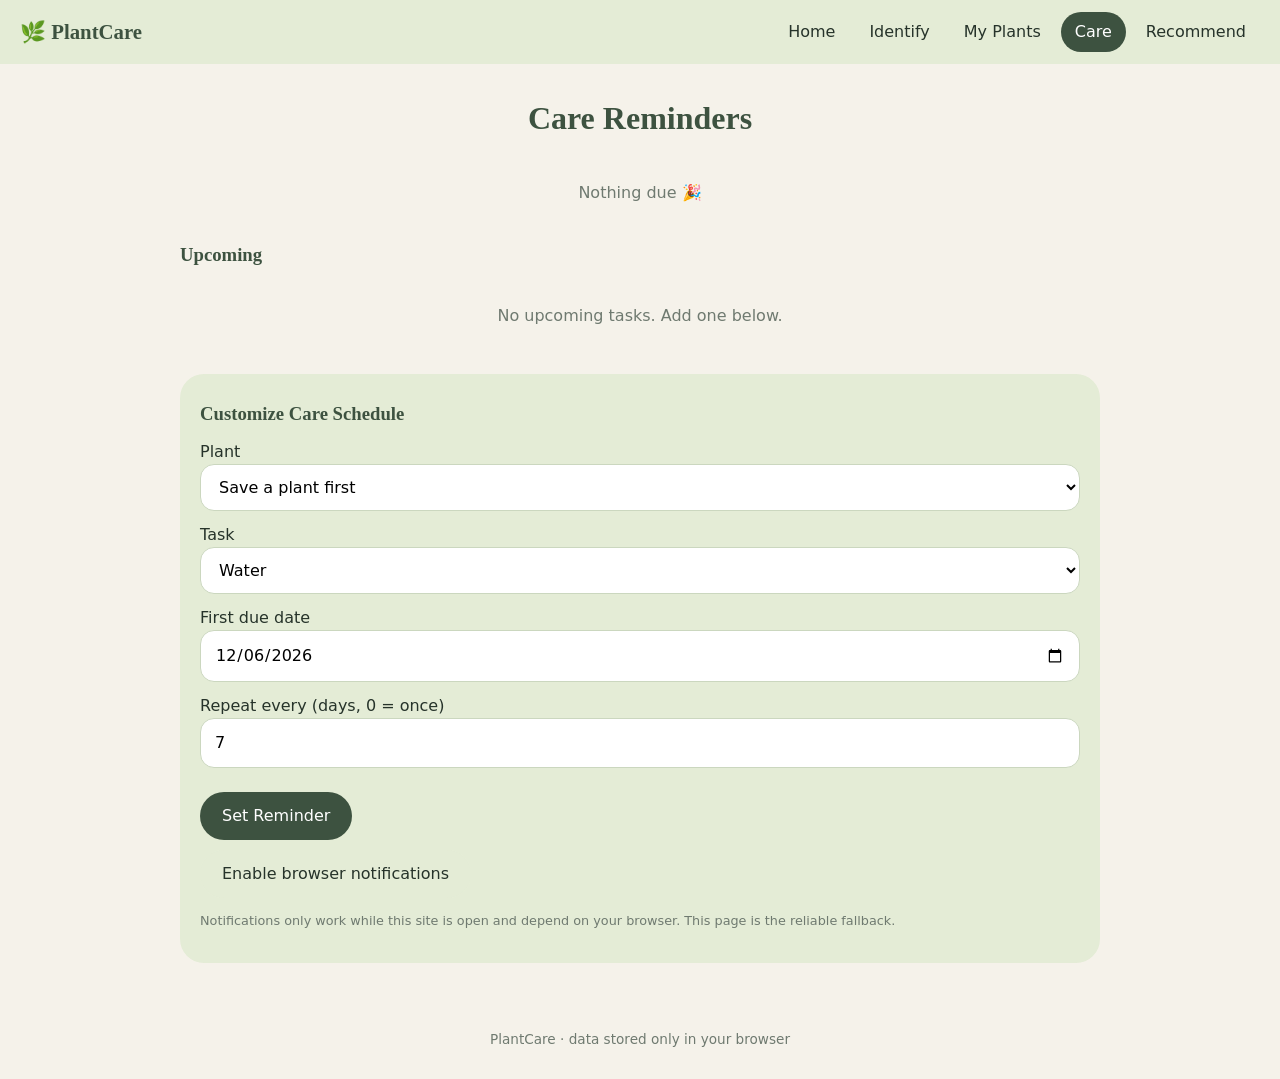
==== care-reminders.html @ 7bc5dca6 "Add PlantCare project code" ====
<!DOCTYPE html><html lang="en"><head><meta charset="UTF-8"><meta name="viewport" content="width=device-width,initial-scale=1"><title>Care Reminders · PlantCare</title><link rel="stylesheet" href="css/style.css"></head><body data-page="care"><main>
<h1 style="text-align:center">Care Reminders</h1><div id="over"></div><h3>Upcoming</h3><div id="up"></div>
<div class="panel"><h3>Customize Care Schedule</h3><form id="form" novalidate><label for="plant">Plant</label><select id="plant"></select><label for="type">Task</label><select id="type"><option>Water</option><option>Fertilize</option><option>Prune</option><option>Repot</option></select><label for="due">First due date</label><input id="due" type="date"><label for="every">Repeat every (days, 0 = once)</label><input id="every" type="number" min="0" value="7"><div class="err" id="err"></div><button class="btn" style="margin-top:10px">Set Reminder</button></form>
<button class="btn soft" id="notif" style="margin-top:10px">Enable browser notifications</button><p style="font-size:.8rem;color:var(--muted)">Notifications only work while this site is open and depend on your browser. This page is the reliable fallback.</p></div>
</main><script src="js/plants-data.js"></script><script src="js/app.js"></script><script src="js/pages.js"></script></body></html>
---- css/style.css ----
/* PlantCare design system – colours taken from the prototype */
:root{--bg:#f5f2ea;--card:#e4ecd6;--dark:#3d5240;--mid:#7a9e7e;--yellow:#f5e08a;--text:#26332a;--muted:#6f7a70;--red:#c0504d}
*{box-sizing:border-box}
body{margin:0;background:var(--bg);color:var(--text);font-family:"DM Sans",system-ui,sans-serif;line-height:1.5}
h1,h2,h3{font-family:Georgia,"Fraunces",serif;color:var(--dark);margin:.3em 0}
a{color:inherit;text-decoration:none}
header{display:flex;align-items:center;justify-content:space-between;padding:12px 20px;background:var(--card);position:sticky;top:0;z-index:5;flex-wrap:wrap;gap:8px}
.logo{font-family:Georgia,serif;font-weight:700;color:var(--dark);font-size:1.3rem}
nav{display:flex;gap:6px;flex-wrap:wrap}
nav a{padding:8px 14px;border-radius:99px;font-weight:500}
nav a:hover{background:#fff}
nav a.active{background:var(--dark);color:#fff}
main{max-width:960px;margin:0 auto;padding:20px}
footer{text-align:center;color:var(--muted);padding:30px 20px;font-size:.85rem}
.btn{display:inline-block;border:0;border-radius:99px;padding:12px 22px;background:var(--dark);color:#fff;font:inherit;font-weight:500;cursor:pointer;transition:.2s}
.btn:hover{opacity:.88;transform:translateY(-1px)}
.btn.soft{background:var(--card);color:var(--text)}
.btn.yellow{background:var(--yellow);color:var(--text)}
.btn.danger{background:var(--red)}
.btn.wide{display:block;width:100%;text-align:center;margin:10px 0;padding:16px;font-size:1.05rem}
.btn:focus-visible,input:focus-visible,select:focus-visible{outline:3px solid var(--mid);outline-offset:2px}
.hero{display:grid;grid-template-columns:1fr 1fr;gap:20px;background:var(--card);border-radius:28px;padding:28px;align-items:center}
.hero h1{font-size:2.6rem;line-height:1.1}
.hero .art{font-size:7rem;text-align:center;background:linear-gradient(135deg,#efe6d2,#cfe0c0);border-radius:22px;padding:24px}
.chips{display:grid;grid-template-columns:repeat(4,1fr);gap:12px;margin:20px 0}
.chip{background:#fff;border-radius:20px;padding:16px 6px;text-align:center;cursor:pointer;border:2px solid transparent;font:inherit}
.chip.on,.chip:hover{border-color:var(--mid)}
.chip span{display:block;font-size:1.8rem}
.grid{display:grid;grid-template-columns:repeat(auto-fill,minmax(210px,1fr));gap:16px}
.card{background:#fff;border-radius:22px;padding:16px;box-shadow:0 2px 10px rgba(0,0,0,.06);transition:.2s}
.card:hover{transform:translateY(-3px)}
.card .ph{font-size:3.4rem;text-align:center;background:var(--card);border-radius:16px;padding:12px;margin-bottom:8px}
.tag{display:inline-block;background:var(--card);border-radius:99px;padding:2px 10px;font-size:.78rem;margin:2px 2px 2px 0}
.pill-row{display:flex;gap:10px;flex-wrap:wrap}
.row{background:var(--card);border-radius:20px;padding:14px 18px;display:flex;justify-content:space-between;align-items:center;gap:10px;margin:8px 0;flex-wrap:wrap}
.row.white{background:#fff}.over{color:var(--red);font-size:.85rem}
label{display:block;font-weight:500;margin-top:12px}
input,select{width:100%;padding:12px 14px;border:1px solid #cbd7bf;border-radius:14px;background:#fff;font:inherit}
.err{color:var(--red);font-size:.85rem;min-height:1em}
.panel{background:var(--card);border-radius:24px;padding:20px;margin:16px 0}
.drop{border:2px dashed var(--mid);border-radius:22px;padding:40px;text-align:center;background:#fff;cursor:pointer}
.drop.over{background:var(--card)}
.drop img{max-width:260px;max-height:260px;border-radius:16px}
.score{font-size:1.6rem;font-weight:700;color:var(--dark)}
#toast{position:fixed;bottom:20px;left:50%;transform:translateX(-50%);background:var(--dark);color:#fff;padding:12px 22px;border-radius:99px;opacity:0;transition:.3s;pointer-events:none;z-index:9}
#toast.show{opacity:1}
.empty{text-align:center;color:var(--muted);padding:30px}
@media(max-width:700px){.hero{grid-template-columns:1fr}.hero h1{font-size:2rem}.chips{grid-template-columns:repeat(2,1fr)}}
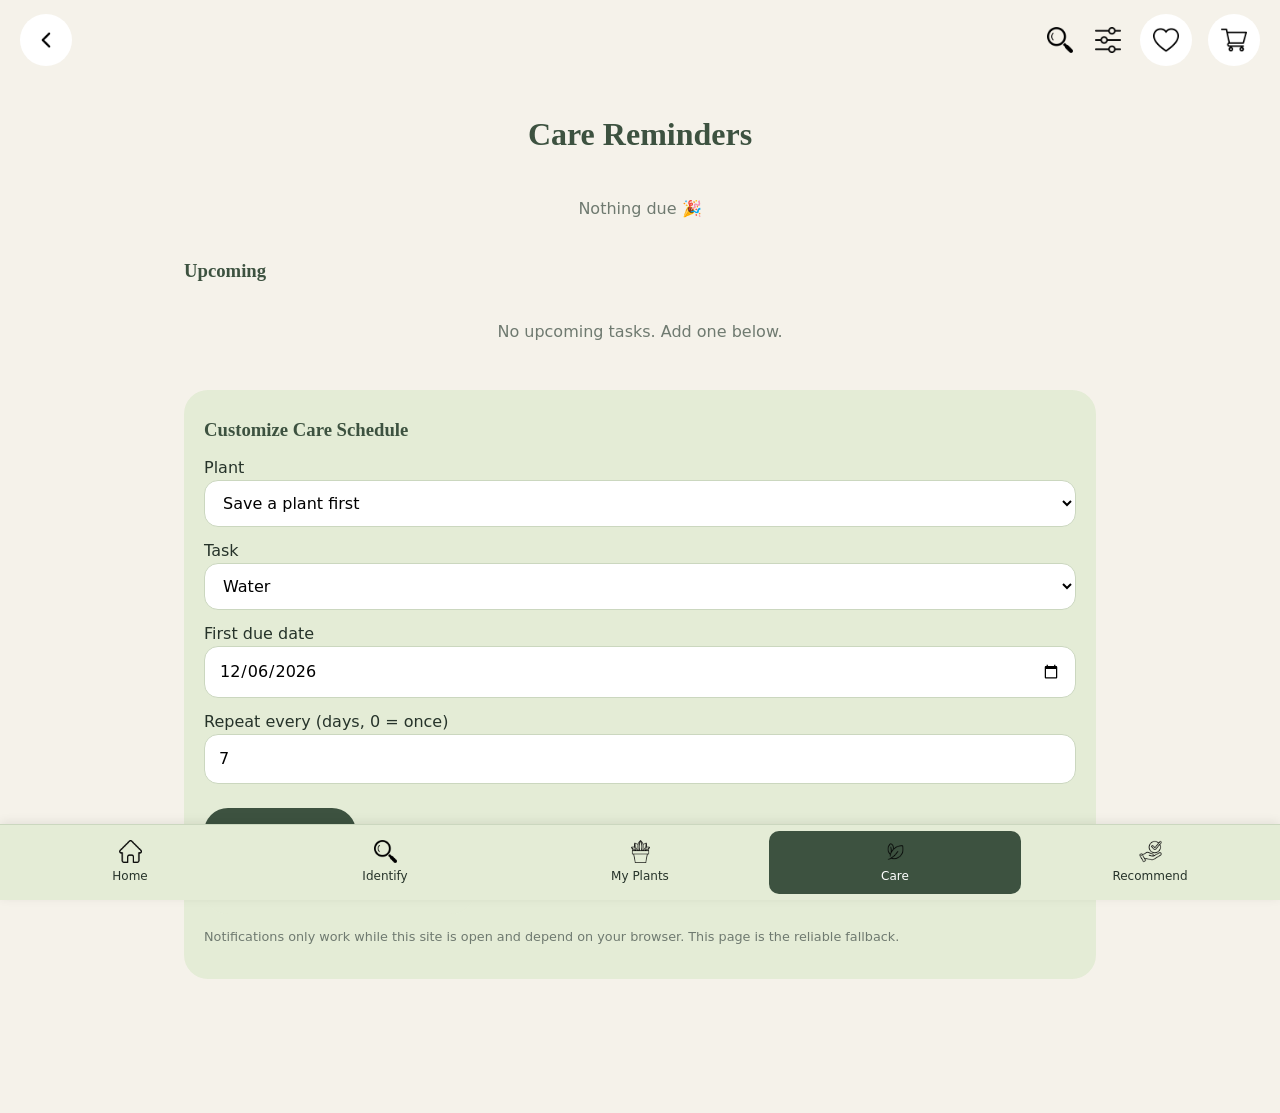
==== commit 4fbd282a: "Update care-reminders.html" ====
--- a/care-reminders.html
+++ b/care-reminders.html
@@ -1,5 +1,78 @@
-<!DOCTYPE html><html lang="en"><head><meta charset="UTF-8"><meta name="viewport" content="width=device-width,initial-scale=1"><title>Care Reminders · PlantCare</title><link rel="stylesheet" href="css/style.css"></head><body data-page="care"><main>
-<h1 style="text-align:center">Care Reminders</h1><div id="over"></div><h3>Upcoming</h3><div id="up"></div>
-<div class="panel"><h3>Customize Care Schedule</h3><form id="form" novalidate><label for="plant">Plant</label><select id="plant"></select><label for="type">Task</label><select id="type"><option>Water</option><option>Fertilize</option><option>Prune</option><option>Repot</option></select><label for="due">First due date</label><input id="due" type="date"><label for="every">Repeat every (days, 0 = once)</label><input id="every" type="number" min="0" value="7"><div class="err" id="err"></div><button class="btn" style="margin-top:10px">Set Reminder</button></form>
-<button class="btn soft" id="notif" style="margin-top:10px">Enable browser notifications</button><p style="font-size:.8rem;color:var(--muted)">Notifications only work while this site is open and depend on your browser. This page is the reliable fallback.</p></div>
-</main><script src="js/plants-data.js"></script><script src="js/app.js"></script><script src="js/pages.js"></script></body></html>
+
+<!DOCTYPE html>
+<html lang="en">
+<head>
+    <meta charset="UTF-8">
+    <meta name="viewport" content="width=device-width, initial-scale=1.0">
+
+    <title>Care Reminders | PlantCare</title>
+
+    <link rel="stylesheet" href="css/style.css">
+</head>
+
+<body data-page="care">
+    <main>
+        <h1 style="text-align: center;">Care Reminders</h1>
+
+        <div id="over"></div>
+
+        <h3>Upcoming</h3>
+        <div id="up"></div>
+
+        <div class="panel">
+            <h3>Customize Care Schedule</h3>
+
+            <form id="form" novalidate>
+                <label for="plant">Plant</label>
+                <select id="plant"></select>
+
+                <label for="type">Task</label>
+                <select id="type">
+                    <option>Water</option>
+                    <option>Fertilize</option>
+                    <option>Prune</option>
+                    <option>Repot</option>
+                </select>
+
+                <label for="due">First due date</label>
+                <input type="date" id="due">
+
+                <label for="every">
+                    Repeat every (days, 0 = once)
+                </label>
+                <input
+                    type="number"
+                    id="every"
+                    min="0"
+                    value="7"
+                >
+
+                <div class="err" id="err"></div>
+
+                <button class="btn" style="margin-top: 10px;">
+                    Set Reminder
+                </button>
+            </form>
+
+            <button
+                class="btn soft"
+                id="notif"
+                style="margin-top: 10px;"
+            >
+                Enable browser notifications
+            </button>
+
+            <p style="font-size: 0.8rem; color: var(--muted);">
+                Notifications only work while this site is open
+                and depend on your browser. This page is the
+                reliable fallback.
+            </p>
+        </div>
+    </main>
+
+    <script src="js/plants-data.js"></script>
+    <script src="js/auth.js"></script><script>Auth.require()</script>
+    <script src="js/app.js"></script>
+    <script src="js/pages.js"></script>
+</body>
+</html>
--- a/css/style.css
+++ b/css/style.css
@@ -1,48 +1,661 @@
-/* PlantCare design system – colours taken from the prototype */
-:root{--bg:#f5f2ea;--card:#e4ecd6;--dark:#3d5240;--mid:#7a9e7e;--yellow:#f5e08a;--text:#26332a;--muted:#6f7a70;--red:#c0504d}
-*{box-sizing:border-box}
-body{margin:0;background:var(--bg);color:var(--text);font-family:"DM Sans",system-ui,sans-serif;line-height:1.5}
-h1,h2,h3{font-family:Georgia,"Fraunces",serif;color:var(--dark);margin:.3em 0}
-a{color:inherit;text-decoration:none}
-header{display:flex;align-items:center;justify-content:space-between;padding:12px 20px;background:var(--card);position:sticky;top:0;z-index:5;flex-wrap:wrap;gap:8px}
-.logo{font-family:Georgia,serif;font-weight:700;color:var(--dark);font-size:1.3rem}
-nav{display:flex;gap:6px;flex-wrap:wrap}
-nav a{padding:8px 14px;border-radius:99px;font-weight:500}
-nav a:hover{background:#fff}
-nav a.active{background:var(--dark);color:#fff}
-main{max-width:960px;margin:0 auto;padding:20px}
-footer{text-align:center;color:var(--muted);padding:30px 20px;font-size:.85rem}
-.btn{display:inline-block;border:0;border-radius:99px;padding:12px 22px;background:var(--dark);color:#fff;font:inherit;font-weight:500;cursor:pointer;transition:.2s}
-.btn:hover{opacity:.88;transform:translateY(-1px)}
-.btn.soft{background:var(--card);color:var(--text)}
-.btn.yellow{background:var(--yellow);color:var(--text)}
-.btn.danger{background:var(--red)}
-.btn.wide{display:block;width:100%;text-align:center;margin:10px 0;padding:16px;font-size:1.05rem}
-.btn:focus-visible,input:focus-visible,select:focus-visible{outline:3px solid var(--mid);outline-offset:2px}
-.hero{display:grid;grid-template-columns:1fr 1fr;gap:20px;background:var(--card);border-radius:28px;padding:28px;align-items:center}
-.hero h1{font-size:2.6rem;line-height:1.1}
-.hero .art{font-size:7rem;text-align:center;background:linear-gradient(135deg,#efe6d2,#cfe0c0);border-radius:22px;padding:24px}
-.chips{display:grid;grid-template-columns:repeat(4,1fr);gap:12px;margin:20px 0}
-.chip{background:#fff;border-radius:20px;padding:16px 6px;text-align:center;cursor:pointer;border:2px solid transparent;font:inherit}
-.chip.on,.chip:hover{border-color:var(--mid)}
-.chip span{display:block;font-size:1.8rem}
-.grid{display:grid;grid-template-columns:repeat(auto-fill,minmax(210px,1fr));gap:16px}
-.card{background:#fff;border-radius:22px;padding:16px;box-shadow:0 2px 10px rgba(0,0,0,.06);transition:.2s}
-.card:hover{transform:translateY(-3px)}
-.card .ph{font-size:3.4rem;text-align:center;background:var(--card);border-radius:16px;padding:12px;margin-bottom:8px}
-.tag{display:inline-block;background:var(--card);border-radius:99px;padding:2px 10px;font-size:.78rem;margin:2px 2px 2px 0}
-.pill-row{display:flex;gap:10px;flex-wrap:wrap}
-.row{background:var(--card);border-radius:20px;padding:14px 18px;display:flex;justify-content:space-between;align-items:center;gap:10px;margin:8px 0;flex-wrap:wrap}
-.row.white{background:#fff}.over{color:var(--red);font-size:.85rem}
-label{display:block;font-weight:500;margin-top:12px}
-input,select{width:100%;padding:12px 14px;border:1px solid #cbd7bf;border-radius:14px;background:#fff;font:inherit}
-.err{color:var(--red);font-size:.85rem;min-height:1em}
-.panel{background:var(--card);border-radius:24px;padding:20px;margin:16px 0}
-.drop{border:2px dashed var(--mid);border-radius:22px;padding:40px;text-align:center;background:#fff;cursor:pointer}
-.drop.over{background:var(--card)}
-.drop img{max-width:260px;max-height:260px;border-radius:16px}
-.score{font-size:1.6rem;font-weight:700;color:var(--dark)}
-#toast{position:fixed;bottom:20px;left:50%;transform:translateX(-50%);background:var(--dark);color:#fff;padding:12px 22px;border-radius:99px;opacity:0;transition:.3s;pointer-events:none;z-index:9}
-#toast.show{opacity:1}
-.empty{text-align:center;color:var(--muted);padding:30px}
-@media(max-width:700px){.hero{grid-template-columns:1fr}.hero h1{font-size:2rem}.chips{grid-template-columns:repeat(2,1fr)}}
+
+:root {
+    --bg: #f5f2ea;
+    --card: #e4ecd6;
+    --dark: #3d5240;
+    --mid: #7a9e7e;
+    --yellow: #f5e08a;
+    --text: #26332a;
+    --muted: #6f7a70;
+    --red: #c0504d;
+}
+
+/* Reset */
+*,
+*::before,
+*::after {
+    box-sizing: border-box;
+}
+
+html {
+    min-height: 100%;
+    width: 100%;
+    overflow-x: clip;
+}
+
+body {
+    min-height: 100vh;
+    width: 100%;
+    margin: 0;
+    padding-bottom: 90px;
+    display: flex;
+    flex-direction: column;
+    overflow-x: clip;
+    background: var(--bg);
+    color: var(--text);
+    font-family: "DM Sans", system-ui, sans-serif;
+    line-height: 1.5;
+}
+
+h1,
+h2,
+h3 {
+    margin: 0.3em 0;
+    color: var(--dark);
+    font-family: Georgia, "Fraunces", serif;
+}
+
+a {
+    color: inherit;
+    text-decoration: none;
+}
+
+/* Header */
+.app-header {
+    position: relative;
+    z-index: 10;
+    flex-shrink: 0;
+    width: 100%;
+    min-height: 80px;
+    padding: 12px 24px;
+    display: flex;
+    align-items: center;
+    justify-content: space-between;
+    gap: 12px;
+    background: var(--bg);
+}
+
+.header-actions {
+    display: flex;
+    align-items: center;
+    justify-content: flex-end;
+    gap: 14px;
+}
+
+.app-header button,
+.app-header a {
+    flex-shrink: 0;
+    box-sizing: border-box;
+    cursor: pointer;
+}
+
+.app-header .back-btn,
+.app-header .round-icon-btn {
+    width: 52px;
+    height: 52px;
+    padding: 0;
+    display: flex;
+    align-items: center;
+    justify-content: center;
+    border: 0;
+    border-radius: 50%;
+    background: #fff;
+}
+
+.app-header .icon-btn {
+    width: 32px;
+    height: 42px;
+    padding: 0;
+    display: flex;
+    align-items: center;
+    justify-content: center;
+    border: 0;
+    background: transparent;
+}
+
+.app-header img {
+    display: block;
+    width: 26px !important;
+    height: 26px !important;
+    max-width: 26px !important;
+    max-height: 26px !important;
+    object-fit: contain;
+}
+
+/* Bottom navigation icons */
+.nav-icon {
+    display: block;
+    width: 23px;
+    height: 23px;
+    margin: 0;
+    object-fit: contain;
+}
+
+.logo {
+    color: var(--dark);
+    font-family: Georgia, serif;
+    font-size: 1.3rem;
+    font-weight: 700;
+}
+
+.logo-icon {
+    width: 28px;
+    height: 28px;
+    object-fit: contain;
+    vertical-align: middle;
+}
+
+/* Main content */
+main {
+    flex: 1 0 auto;
+    width: 100%;
+    max-width: 960px;
+    margin: 0 auto;
+    padding: 20px 24px 28px;
+}
+
+/* General navigation */
+nav:not(.bottom-nav) {
+    display: flex;
+    flex-wrap: wrap;
+    gap: 6px;
+}
+
+nav:not(.bottom-nav) a {
+    padding: 8px 14px;
+    border-radius: 99px;
+    font-weight: 500;
+}
+
+nav:not(.bottom-nav) a:hover {
+    background: #fff;
+}
+
+nav:not(.bottom-nav) a.active {
+    background: var(--dark);
+    color: #fff;
+}
+
+/* Footer */
+footer,
+.site-footer {
+    margin-top: auto;
+    padding: 20px 10px;
+    color: var(--muted);
+    font-size: 0.8rem;
+    text-align: center;
+}
+
+/* Buttons */
+.btn {
+    display: inline-block;
+    padding: 12px 22px;
+    border: 0;
+    border-radius: 99px;
+    background: var(--dark);
+    color: #fff;
+    font: inherit;
+    font-weight: 500;
+    cursor: pointer;
+    transition: opacity 0.2s, transform 0.2s;
+}
+
+.btn:hover {
+    opacity: 0.88;
+    transform: translateY(-1px);
+}
+
+.btn.soft {
+    background: var(--card);
+    color: var(--text);
+}
+
+.btn.yellow {
+    background: var(--yellow);
+    color: var(--text);
+}
+
+.btn.danger {
+    background: var(--red);
+}
+
+.btn.wide {
+    display: block;
+    width: 100%;
+    margin: 10px 0;
+    padding: 16px;
+    text-align: center;
+    font-size: 1.05rem;
+}
+
+.btn:focus-visible,
+input:focus-visible,
+select:focus-visible,
+button:focus-visible,
+a:focus-visible {
+    outline: 3px solid var(--mid);
+    outline-offset: 2px;
+}
+
+/* Hero */
+.hero {
+    display: grid;
+    grid-template-columns: minmax(0, 1fr) minmax(0, 1fr);
+    align-items: center;
+    gap: 20px;
+    width: 100%;
+    min-width: 0;
+    padding: 28px;
+    border-radius: 28px;
+    background: var(--card);
+}
+
+.hero h1 {
+    font-size: clamp(2rem, 5vw, 2.6rem);
+    line-height: 1.1;
+    overflow-wrap: break-word;
+}
+
+.hero .art {
+    display: flex;
+    align-items: center;
+    justify-content: center;
+    min-width: 0;
+    min-height: 220px;
+    padding: 24px;
+    border-radius: 22px;
+    background: linear-gradient(135deg, #efe6d2, #cfe0c0);
+    font-size: 7rem;
+    text-align: center;
+}
+
+/* Quick filters */
+.chips {
+    display: grid;
+    grid-template-columns: repeat(4, minmax(0, 1fr));
+    gap: 12px;
+    margin: 20px 0;
+}
+
+.chip {
+    padding: 16px 6px;
+    border: 2px solid transparent;
+    border-radius: 20px;
+    background: #fff;
+    font: inherit;
+    text-align: center;
+    cursor: pointer;
+}
+
+.chip.on,
+.chip:hover {
+    border-color: var(--mid);
+}
+
+.chip span {
+    display: block;
+    font-size: 1.8rem;
+}
+
+/* Plant grid and cards */
+.grid {
+    display: grid;
+    grid-template-columns: repeat(auto-fill, minmax(210px, 1fr));
+    gap: 16px;
+}
+
+.card {
+    padding: 16px;
+    border-radius: 22px;
+    background: #fff;
+    box-shadow: 0 2px 10px rgba(0, 0, 0, 0.06);
+    transition: transform 0.2s;
+}
+
+.card:hover {
+    transform: translateY(-3px);
+}
+
+.card .ph {
+    margin-bottom: 8px;
+    padding: 12px;
+    border-radius: 16px;
+    background: var(--card);
+    font-size: 3.4rem;
+    text-align: center;
+}
+
+.tag {
+    display: inline-block;
+    margin: 2px 2px 2px 0;
+    padding: 2px 10px;
+    border-radius: 99px;
+    background: var(--card);
+    font-size: 0.78rem;
+}
+
+.pill-row {
+    display: flex;
+    flex-wrap: wrap;
+    gap: 10px;
+}
+
+/* Rows and panels */
+.row {
+    display: flex;
+    flex-wrap: wrap;
+    align-items: center;
+    justify-content: space-between;
+    gap: 10px;
+    margin: 8px 0;
+    padding: 14px 18px;
+    border-radius: 20px;
+    background: var(--card);
+}
+
+.row.white {
+    background: #fff;
+}
+
+.over {
+    color: var(--red);
+    font-size: 0.85rem;
+}
+
+.panel {
+    margin: 16px 0;
+    padding: 20px;
+    border-radius: 24px;
+    background: var(--card);
+}
+
+/* Forms */
+label {
+    display: block;
+    margin-top: 12px;
+    font-weight: 500;
+}
+
+input,
+select {
+    width: 100%;
+    min-width: 0;
+    padding: 12px 14px;
+    border: 1px solid #cbd7bf;
+    border-radius: 14px;
+    background: #fff;
+    font: inherit;
+}
+
+.err {
+    min-height: 1em;
+    color: var(--red);
+    font-size: 0.85rem;
+}
+
+/* Image upload */
+.drop {
+    padding: 32px;
+    border: 2px dashed var(--mid);
+    border-radius: 22px;
+    background: #fff;
+    text-align: center;
+    cursor: pointer;
+}
+
+.drop.over {
+    background: var(--card);
+}
+
+.drop img {
+    max-width: 100%;
+    max-height: 260px;
+    border-radius: 16px;
+}
+
+.score {
+    color: var(--dark);
+    font-size: 1.6rem;
+    font-weight: 700;
+}
+
+.empty {
+    padding: 30px;
+    color: var(--muted);
+    text-align: center;
+}
+
+/* Toast */
+#toast {
+    position: fixed;
+    z-index: 10001;
+    bottom: 100px;
+    left: 50%;
+    max-width: calc(100% - 32px);
+    padding: 12px 22px;
+    transform: translateX(-50%);
+    border-radius: 99px;
+    background: var(--dark);
+    color: #fff;
+    opacity: 0;
+    pointer-events: none;
+    transition: opacity 0.3s;
+}
+
+#toast.show {
+    opacity: 1;
+}
+
+/* Fixed bottom navigation */
+.bottom-nav {
+    position: fixed;
+    z-index: 9999;
+    right: 0;
+    bottom: 0;
+    left: 0;
+    width: 100%;
+    min-height: 76px;
+    display: flex;
+    flex-wrap: nowrap;
+    align-items: stretch;
+    justify-content: space-around;
+    gap: 3px;
+    padding: 6px 4px max(6px, env(safe-area-inset-bottom));
+    border-top: 1px solid #cbd7bf;
+    background: var(--card);
+    box-shadow: 0 -2px 10px rgba(0, 0, 0, 0.08);
+}
+
+.bottom-nav a {
+    flex: 1 1 0;
+    min-width: 0;
+    display: flex;
+    flex-direction: column;
+    align-items: center;
+    justify-content: center;
+    gap: 4px;
+    padding: 6px 2px;
+    border-radius: 10px;
+    font-size: 12px;
+    font-weight: 500;
+    text-align: center;
+}
+
+.bottom-nav a:hover {
+    background: #fff;
+}
+
+.bottom-nav a.active,
+.bottom-nav a.active:hover {
+    background: var(--dark);
+    color: #fff;
+}
+
+/* Tablet and mobile */
+@media (max-width: 700px) {
+    main {
+        padding: 14px 16px 24px;
+    }
+
+    .hero {
+        grid-template-columns: minmax(0, 1fr);
+        gap: 16px;
+        padding: 22px;
+    }
+
+    .hero h1 {
+        font-size: 2rem;
+    }
+
+    .hero .art {
+        min-height: 180px;
+        max-height: 260px;
+        font-size: 5rem;
+    }
+
+    .chips {
+        grid-template-columns: repeat(2, minmax(0, 1fr));
+    }
+
+    .grid {
+        grid-template-columns: repeat(2, minmax(0, 1fr));
+        gap: 12px;
+    }
+}
+
+@media (max-width: 480px) {
+    body {
+        padding-bottom: 84px;
+    }
+
+    .app-header {
+        min-height: 68px;
+        padding: 10px 14px;
+        gap: 8px;
+    }
+
+    .header-actions {
+        gap: 10px;
+    }
+
+    .app-header .back-btn,
+    .app-header .round-icon-btn {
+        width: 44px;
+        height: 44px;
+    }
+
+    .app-header .icon-btn {
+        width: 28px;
+        height: 38px;
+    }
+
+    .app-header img {
+        width: 24px !important;
+        height: 24px !important;
+        max-width: 24px !important;
+        max-height: 24px !important;
+    }
+
+    .bottom-nav {
+        min-height: 70px;
+        gap: 1px;
+        padding-right: 2px;
+        padding-left: 2px;
+    }
+
+    .bottom-nav a {
+        gap: 3px;
+        padding: 5px 1px;
+        font-size: 10px;
+    }
+
+    .bottom-nav .nav-icon {
+        width: 22px;
+        height: 22px;
+    }
+
+    .grid {
+        grid-template-columns: minmax(0, 1fr);
+    }
+
+    .drop {
+        padding: 20px;
+    }
+}
+
+
+
+/* Fix quick filter cards */
+.chips {
+    display: grid;
+    grid-template-columns: repeat(2, minmax(0, 1fr));
+    gap: 16px;
+}
+
+.chip {
+    min-width: 0;
+    min-height: 140px;
+    display: flex;
+    flex-direction: column;
+    align-items: center;
+    justify-content: center;
+    gap: 8px;
+    padding: 20px 10px;
+    border: 2px solid transparent;
+    border-radius: 24px;
+    background: #fff;
+    font-size: 1.1rem;
+}
+
+/* Keep icons small */
+.chip span {
+    display: flex;
+    align-items: center;
+    justify-content: center;
+    width: 36px;
+    height: 36px;
+    margin: 0;
+    font-size: 1.8rem;
+}
+
+.chip span img,
+.chip .chip-icon {
+    display: block;
+    width: 30px !important;
+    height: 30px !important;
+    max-width: 30px !important;
+    max-height: 30px !important;
+    object-fit: contain;
+}
+
+.chip.on,
+.chip:hover {
+    border-color: var(--mid);
+}
+
+@media (max-width: 480px) {
+    .chips {
+        gap: 12px;
+    }
+
+    .chip {
+        min-height: 130px;
+        padding: 16px 8px;
+    }
+}
+
+.app-header {
+    width: 100%;
+    display: flex;
+    align-items: center;
+    justify-content: space-between;
+    padding: 12px 20px;
+    background: var(--bg);
+}
+
+.header-actions {
+    display: flex;
+    align-items: center;
+    justify-content: flex-end;
+    gap: 16px;
+    margin-left: auto;
+}
+
+.app-header img {
+    width: 26px !important;
+    height: 26px !important;
+    object-fit: contain;
+}
+
+
+
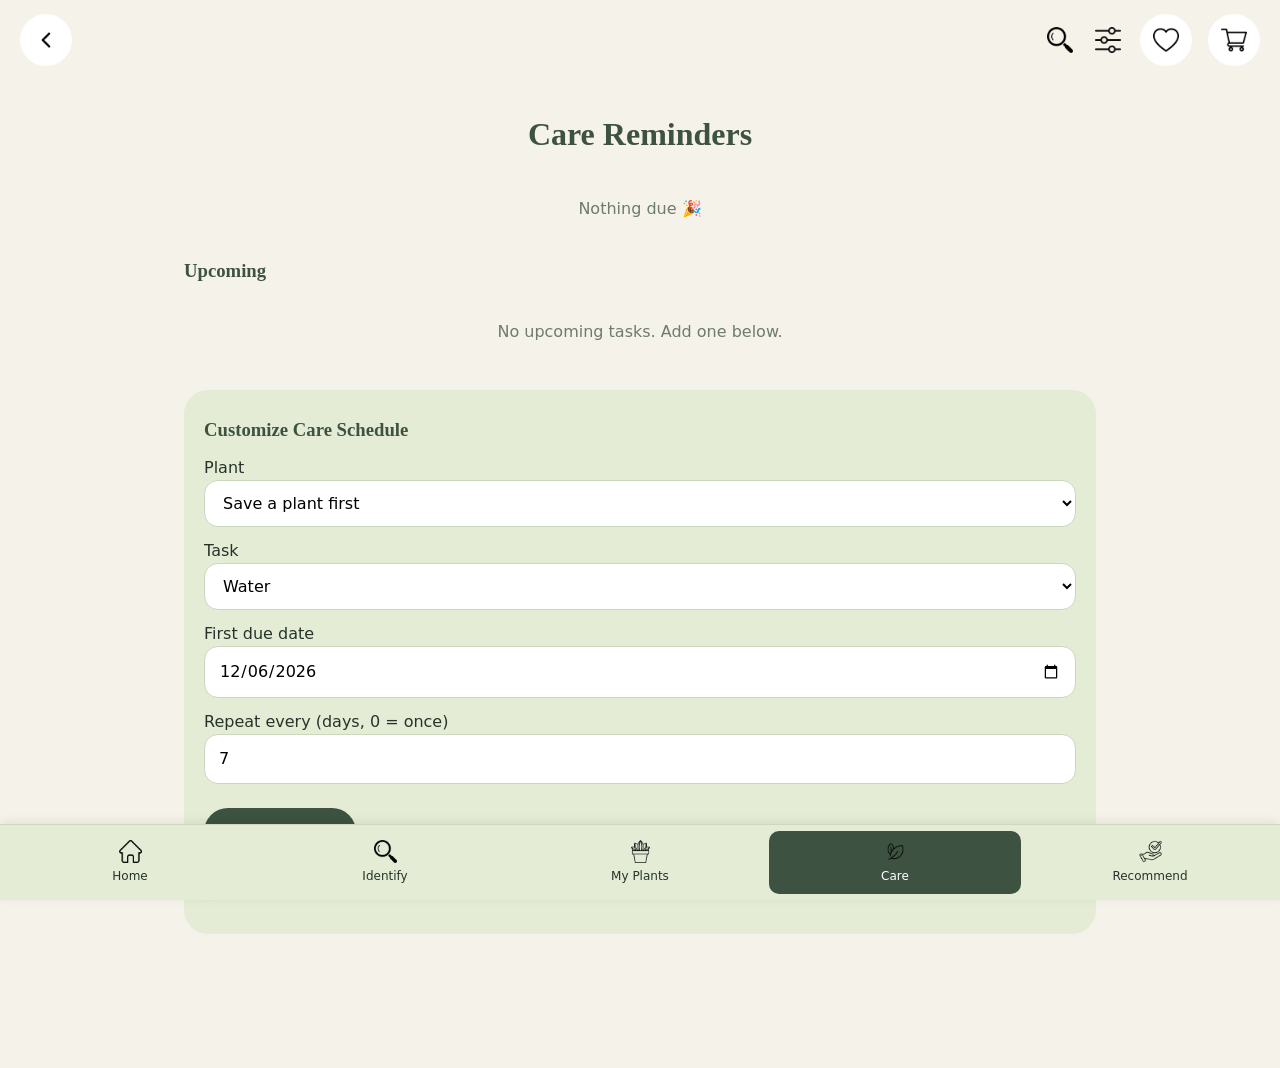
==== commit 9082b058: "Remove notification dependency message Removed notification dependency message from HTML." ====
--- a/care-reminders.html
+++ b/care-reminders.html
@@ -61,12 +61,6 @@
             >
                 Enable browser notifications
             </button>
-
-            <p style="font-size: 0.8rem; color: var(--muted);">
-                Notifications only work while this site is open
-                and depend on your browser. This page is the
-                reliable fallback.
-            </p>
         </div>
     </main>
 
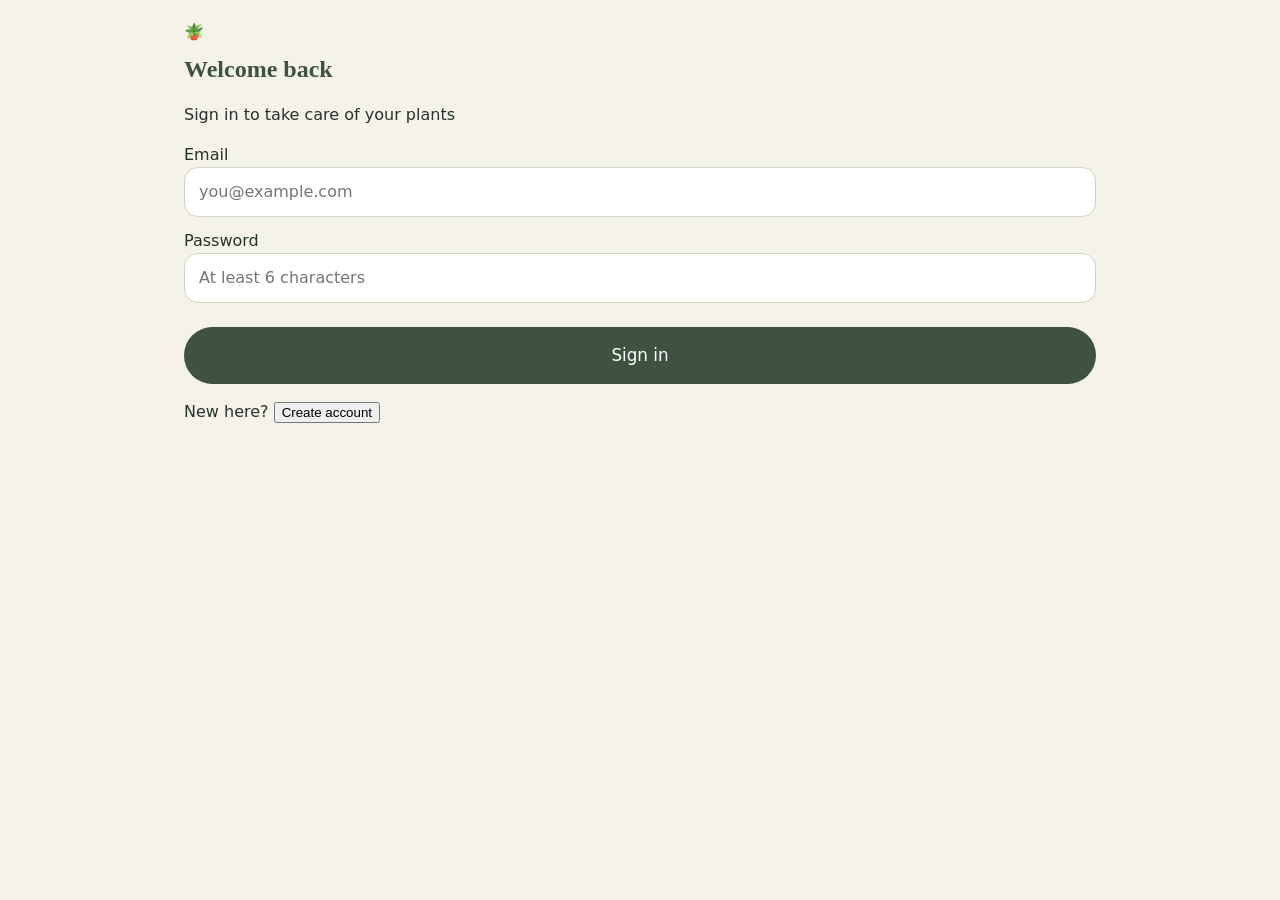
==== commit 5f0aae04: "Update care-reminders.html" ====
--- a/care-reminders.html
+++ b/care-reminders.html
@@ -65,8 +65,8 @@
     </main>
 
     <script src="js/plants-data.js"></script>
+    <script src="js/app.js"></script>
     <script src="js/auth.js"></script><script>Auth.require()</script>
-    <script src="js/app.js"></script>
     <script src="js/pages.js"></script>
 </body>
 </html>
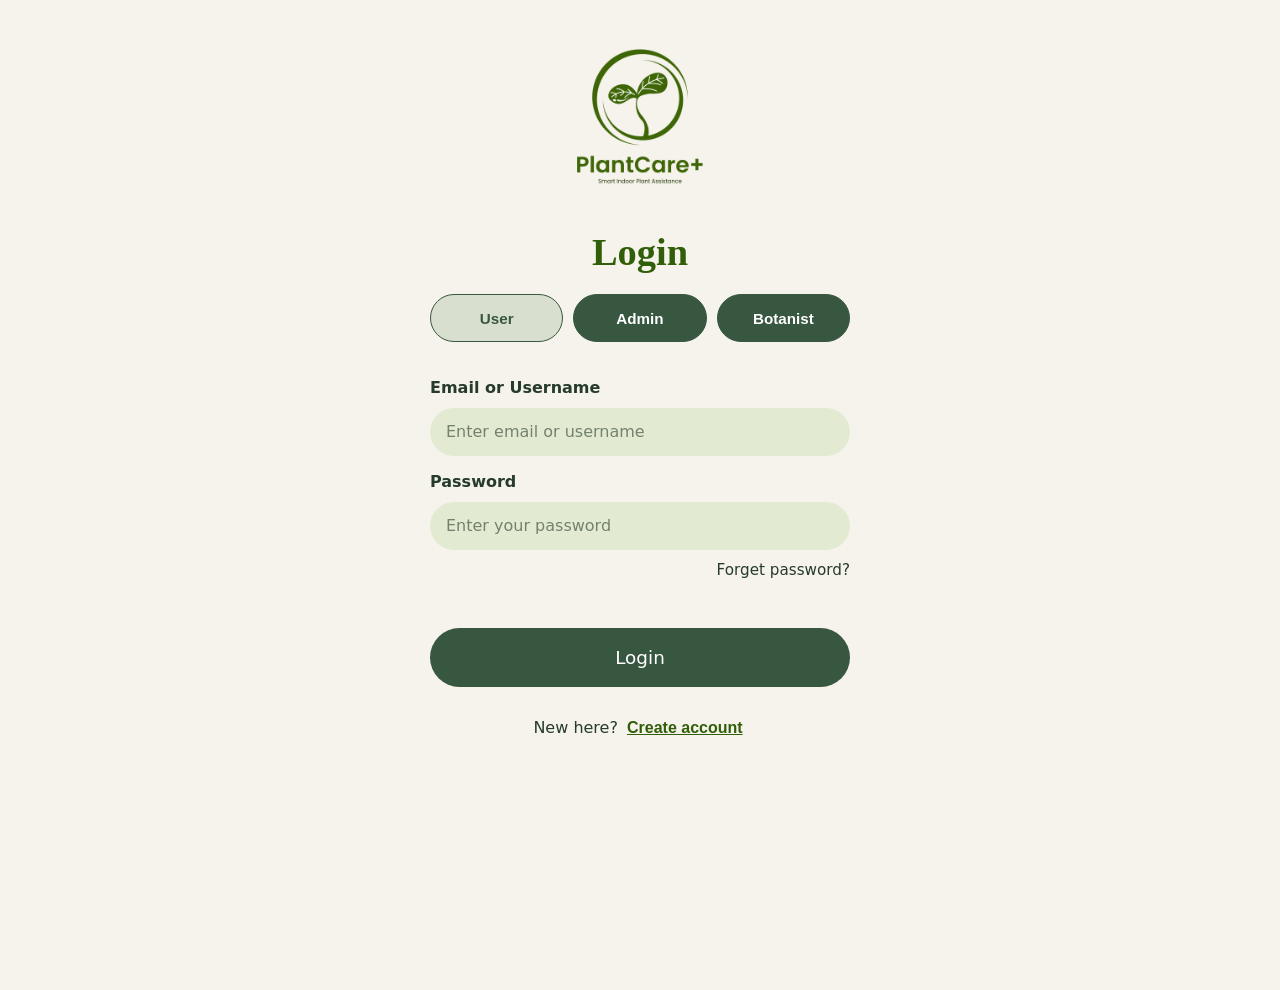
==== commit a4568146: "Add section for completed care reminders" ====
--- a/care-reminders.html
+++ b/care-reminders.html
@@ -15,6 +15,10 @@
         <h1 style="text-align: center;">Care Reminders</h1>
 
         <div id="over"></div>
+        <section>
+            <h2>Completed</h2>
+            <div id="completed"></div>
+        </section>
 
         <h3>Upcoming</h3>
         <div id="up"></div>
--- a/css/style.css
+++ b/css/style.css
@@ -657,5 +657,427 @@
     object-fit: contain;
 }
 
-
-
+body[data-page="signin"] {
+    background: #f5f3eb;
+    color: #263b2b;
+}
+
+.signin-main {
+    width: 100%;
+    max-width: 520px;
+    min-height: 100vh;
+    margin: 0 auto;
+    padding: 28px 24px 50px;
+}
+
+.signin-card {
+    width: 100%;
+}
+
+.brand {
+    display: flex;
+    justify-content: center;
+    align-items: center;
+    margin: 12px auto 24px;
+}
+
+.brand-logo {
+    display: block;
+    width: 100%;
+    max-width: 370px;
+    height: auto;
+    object-fit: contain;
+}
+
+.signin-card h1 {
+    margin: 12px 0 28px;
+    text-align: center;
+    color: #315e08;
+    font-size: 2rem;
+    font-weight: 700;
+}
+
+.role-buttons {
+    display: flex;
+    justify-content: space-between;
+    gap: 12px;
+    margin: 30px 0 48px;
+}
+
+.role-btn {
+    flex: 1;
+    min-width: 0;
+    min-height: 58px;
+    padding: 12px 8px;
+    border: 1.5px solid #385740;
+    border-radius: 26px;
+    background: #385740;
+    color: #ffffff;
+    font-size: 1rem;
+    font-weight: 600;
+    cursor: default;
+}
+
+.role-btn.active {
+    background: #d8dfce;
+    color: #385740;
+}
+
+#authForm {
+    display: flex;
+    flex-direction: column;
+    gap: 12px;
+}
+
+#authForm label {
+    margin-top: 8px;
+    color: #263b2b;
+    font-size: 1.15rem;
+    font-weight: 700;
+}
+
+#authForm input {
+    width: 100%;
+    min-height: 56px;
+    padding: 14px 18px;
+    border: none;
+    border-radius: 28px;
+    outline: none;
+    background: #e2ebd2;
+    color: #263b2b;
+    font-size: 1rem;
+}
+
+#authForm input:focus {
+    box-shadow: 0 0 0 2px #385740;
+}
+
+#authForm input::placeholder {
+    color: #74816e;
+}
+
+.forgot-password {
+    margin-top: 0;
+    text-align: right;
+}
+
+.forgot-password a {
+    color: #263b2b;
+    font-size: 0.95rem;
+    text-decoration: none;
+}
+
+.login-btn {
+    width: 100%;
+    min-height: 68px;
+    margin-top: 28px;
+    border: none;
+    border-radius: 36px;
+    background: #385740;
+    color: #ffffff;
+    font-size: 1.3rem;
+}
+
+.switch {
+    margin-top: 24px;
+    text-align: center;
+}
+
+.link {
+    padding: 4px;
+    border: none;
+    background: transparent;
+    color: #315e08;
+    font-size: 1rem;
+    font-weight: 700;
+    text-decoration: underline;
+    cursor: pointer;
+}
+
+.profile-icon {
+    margin: 50px auto 20px;
+    text-align: center;
+    font-size: 4rem;
+}
+
+.signin-card[hidden],
+#nameWrap[hidden] {
+    display: none !important;
+}
+
+@media (max-width: 380px) {
+    .signin-main {
+        padding-right: 18px;
+        padding-left: 18px;
+    }
+
+    .role-buttons {
+        gap: 8px;
+    }
+
+    .role-btn {
+        font-size: 0.9rem;
+    }
+
+    .brand-logo {
+        max-width: 300px;
+    }
+}
+
+
+body[data-page="signin"] {
+    box-sizing: border-box;
+    min-height: 100vh;
+    overflow-x: hidden;
+}
+
+body[data-page="signin"] *,
+body[data-page="signin"] *::before,
+body[data-page="signin"] *::after {
+    box-sizing: border-box;
+}
+
+body[data-page="signin"] .signin-main {
+    width: 100%;
+    max-width: 460px;
+    min-height: 100vh;
+    margin: 0 auto;
+    padding: 12px 20px 24px;
+}
+
+body[data-page="signin"] .brand {
+    margin: 0 auto 8px;
+}
+
+body[data-page="signin"] .brand-logo {
+    display: block;
+    width: 100%;
+    max-width: 210px;
+    max-height: 220px;
+    height: auto;
+    object-fit: contain;
+}
+
+body[data-page="signin"] .signin-card h1 {
+    margin: 8px 0 20px;
+    font-size: clamp(1.8rem, 6vw, 2.4rem);
+    line-height: 1.15;
+}
+
+body[data-page="signin"] .role-buttons {
+    gap: 10px;
+    margin: 20px 0 28px;
+}
+
+body[data-page="signin"] .role-btn {
+    min-height: 48px;
+    padding: 10px 6px;
+    font-size: 0.95rem;
+}
+
+body[data-page="signin"] #authForm {
+    gap: 8px;
+}
+
+body[data-page="signin"] #authForm label {
+    margin-top: 6px;
+    font-size: 1rem;
+}
+
+body[data-page="signin"] #authForm input {
+    min-height: 48px;
+    padding: 12px 16px;
+    font-size: 1rem;
+}
+
+body[data-page="signin"] .login-btn {
+    min-height: 54px;
+    margin-top: 16px;
+    font-size: 1.15rem;
+}
+
+body[data-page="signin"] .switch {
+    margin-top: 18px;
+    padding-bottom: 8px;
+}
+
+@media (max-height: 750px) {
+    body[data-page="signin"] .brand-logo {
+        max-width: 150px;
+        max-height: 150px;
+    }
+
+    body[data-page="signin"] .signin-main {
+        padding-top: 8px;
+    }
+
+    body[data-page="signin"] .role-buttons {
+        margin-bottom: 18px;
+    }
+}
+
+
+.hero .art {
+    display: flex;
+    align-items: center;
+    justify-content: center;
+    flex: 0 1 40%;
+    min-width: 0;
+}
+
+.hero-plant-image {
+    display: block;
+    width: 100%;
+    max-width: 240px;
+    height: auto;
+    max-height: 280px;
+    object-fit: contain;
+    border-radius: 16px;
+}
+
+@media (max-width: 600px) {
+    .hero {
+        gap: 16px;
+    }
+
+    .hero .art {
+        flex-basis: 35%;
+    }
+
+    .hero-plant-image {
+        max-width: 140px;
+        max-height: 190px;
+    }
+}
+
+
+.card .ph {
+    width: 100%;
+    height: 280px;
+    padding: 12px;
+    box-sizing: border-box;
+    overflow: hidden;
+    border-radius: 24px;
+    background: #e4ecd8;
+
+    display: flex;
+    align-items: center;
+    justify-content: center;
+}
+
+.card .ph .plant-image {
+    display: block;
+    width: 100%;
+    height: 100%;
+    object-fit: contain;
+    object-position: center;
+    border-radius: 0;
+}
+
+@media (max-width: 600px) {
+    .card .ph {
+        height: 260px;
+        padding: 10px;
+    }
+}
+
+#info {
+    width: 100%;
+    max-width: 100%;
+    min-width: 0;
+    margin: 0 auto;
+}
+
+#info .hero {
+    display: block;
+    width: 100%;
+    min-width: 0;
+    margin: 0 0 24px;
+    padding: 0;
+    overflow: hidden;
+    border-radius: 24px;
+    background: transparent;
+}
+
+#info .plant-detail-image {
+    display: flex;
+    align-items: center;
+    justify-content: center;
+    width: 100%;
+    min-width: 0;
+    min-height: 0;
+    max-height: 420px;
+    padding: 0;
+    overflow: hidden;
+    border-radius: 24px;
+    background: var(--card);
+}
+
+#info .plant-detail-image .plant-photo {
+    display: block;
+    width: 100%;
+    height: 380px;
+    max-width: 100%;
+    object-fit: contain;
+    object-position: center;
+    border-radius: 0;
+}
+
+#info > h1 {
+    margin: 20px 0 12px;
+    font-size: clamp(2rem, 6vw, 3rem);
+    line-height: 1.15;
+    overflow-wrap: anywhere;
+}
+
+#info > p,
+#info > div {
+    min-width: 0;
+    max-width: 100%;
+    overflow-wrap: break-word;
+}
+
+#info .chips {
+    grid-template-columns: repeat(2, minmax(0, 1fr));
+}
+
+#info .chip {
+    min-width: 0;
+    overflow-wrap: anywhere;
+}
+
+#info .panel {
+    min-width: 0;
+    overflow-wrap: anywhere;
+}
+
+@media (max-width: 600px) {
+    #info .plant-detail-image .plant-photo {
+        height: 300px;
+    }
+
+    #info > h1 {
+        font-size: 2rem;
+    }
+
+    #info .chips {
+        gap: 10px;
+    }
+
+    #info .chip {
+        min-height: 120px;
+        padding: 14px 8px;
+        font-size: 1rem;
+    }
+
+    #info .panel {
+        padding: 16px;
+    }
+}
+
+
+
+
+
+
+
